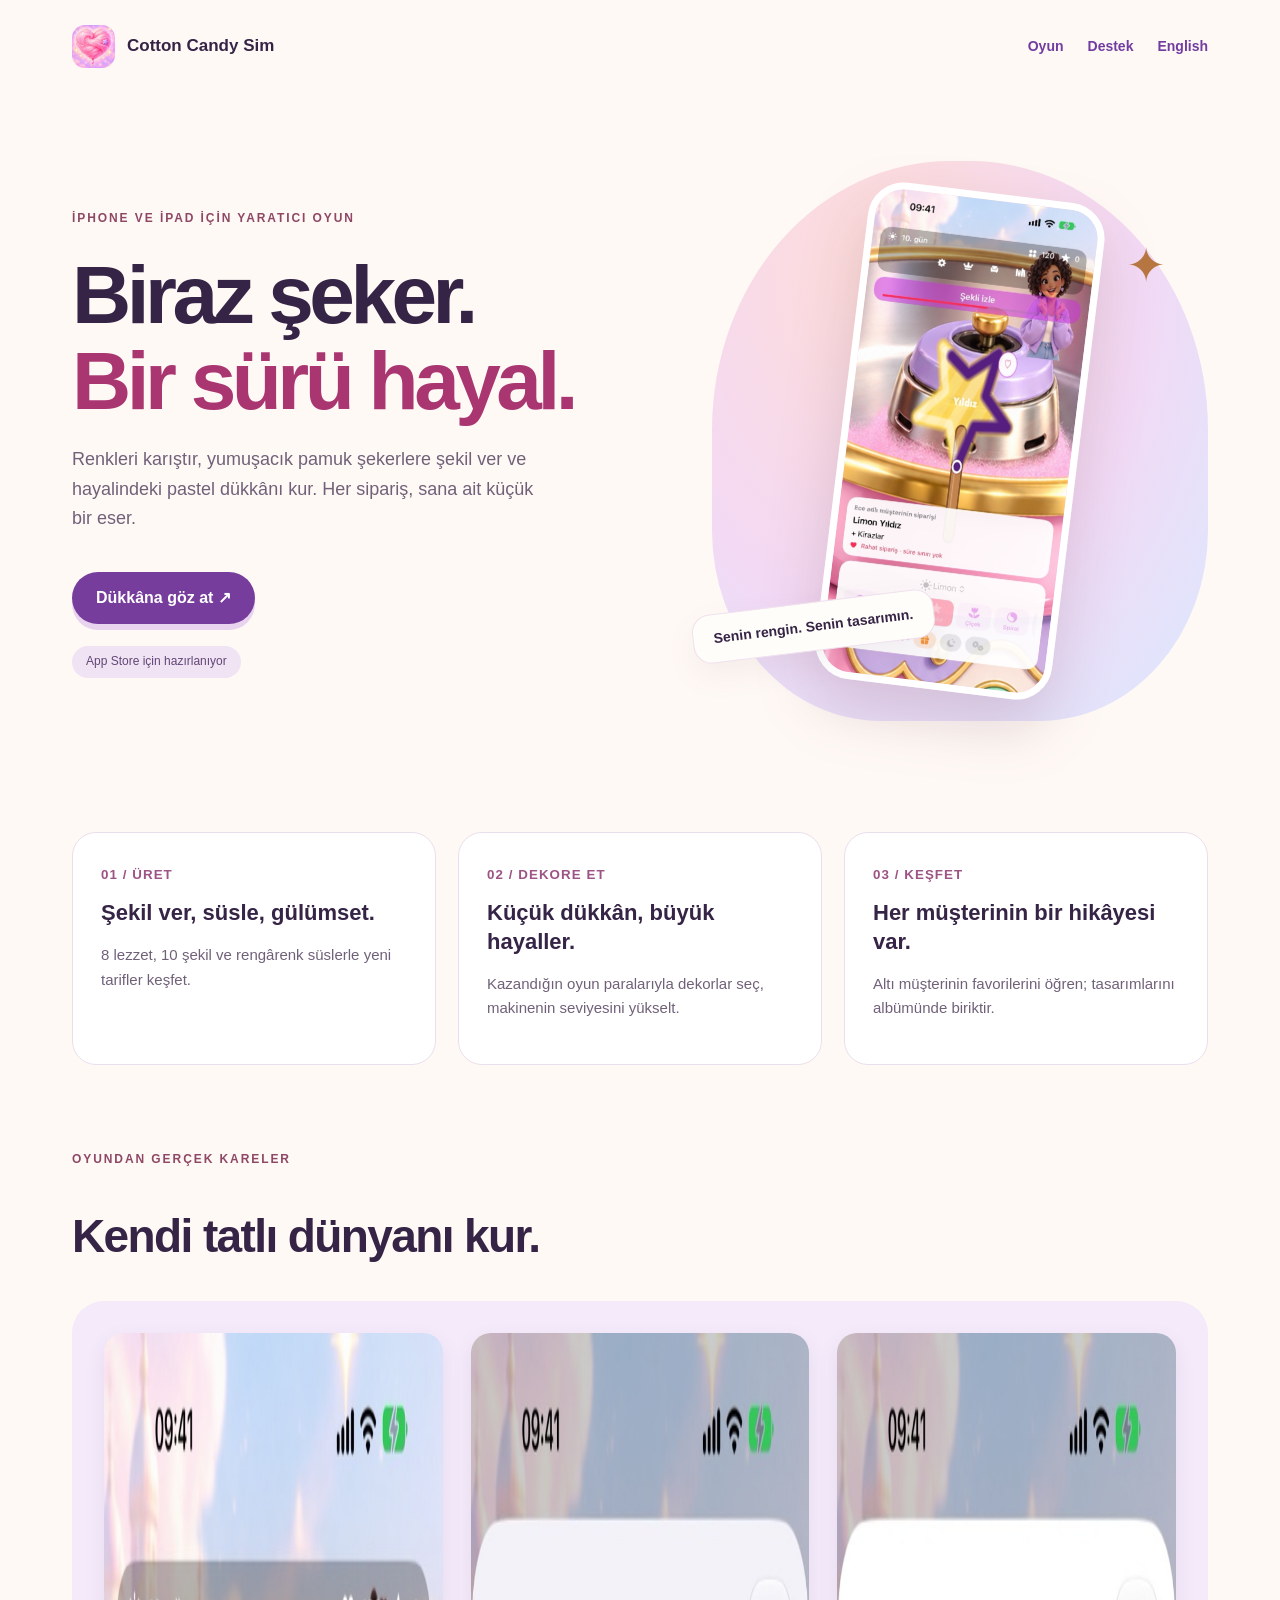
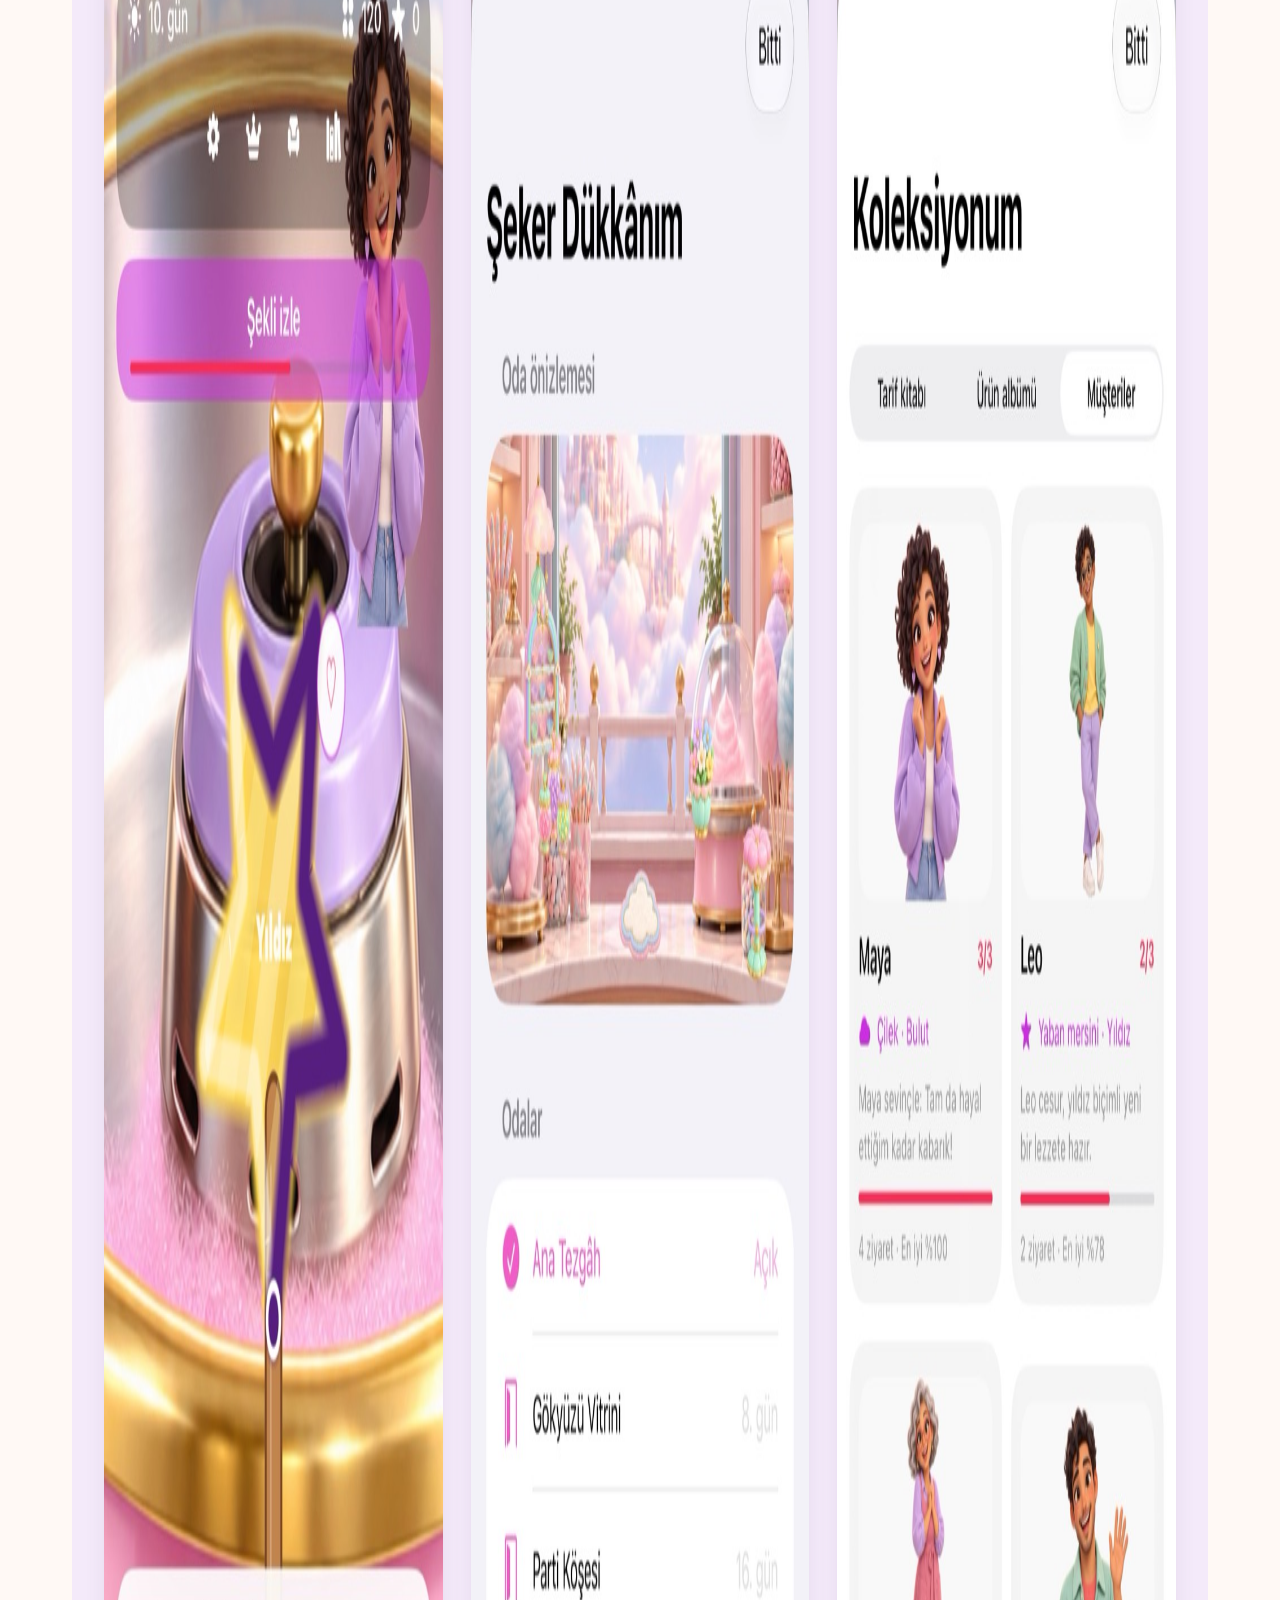
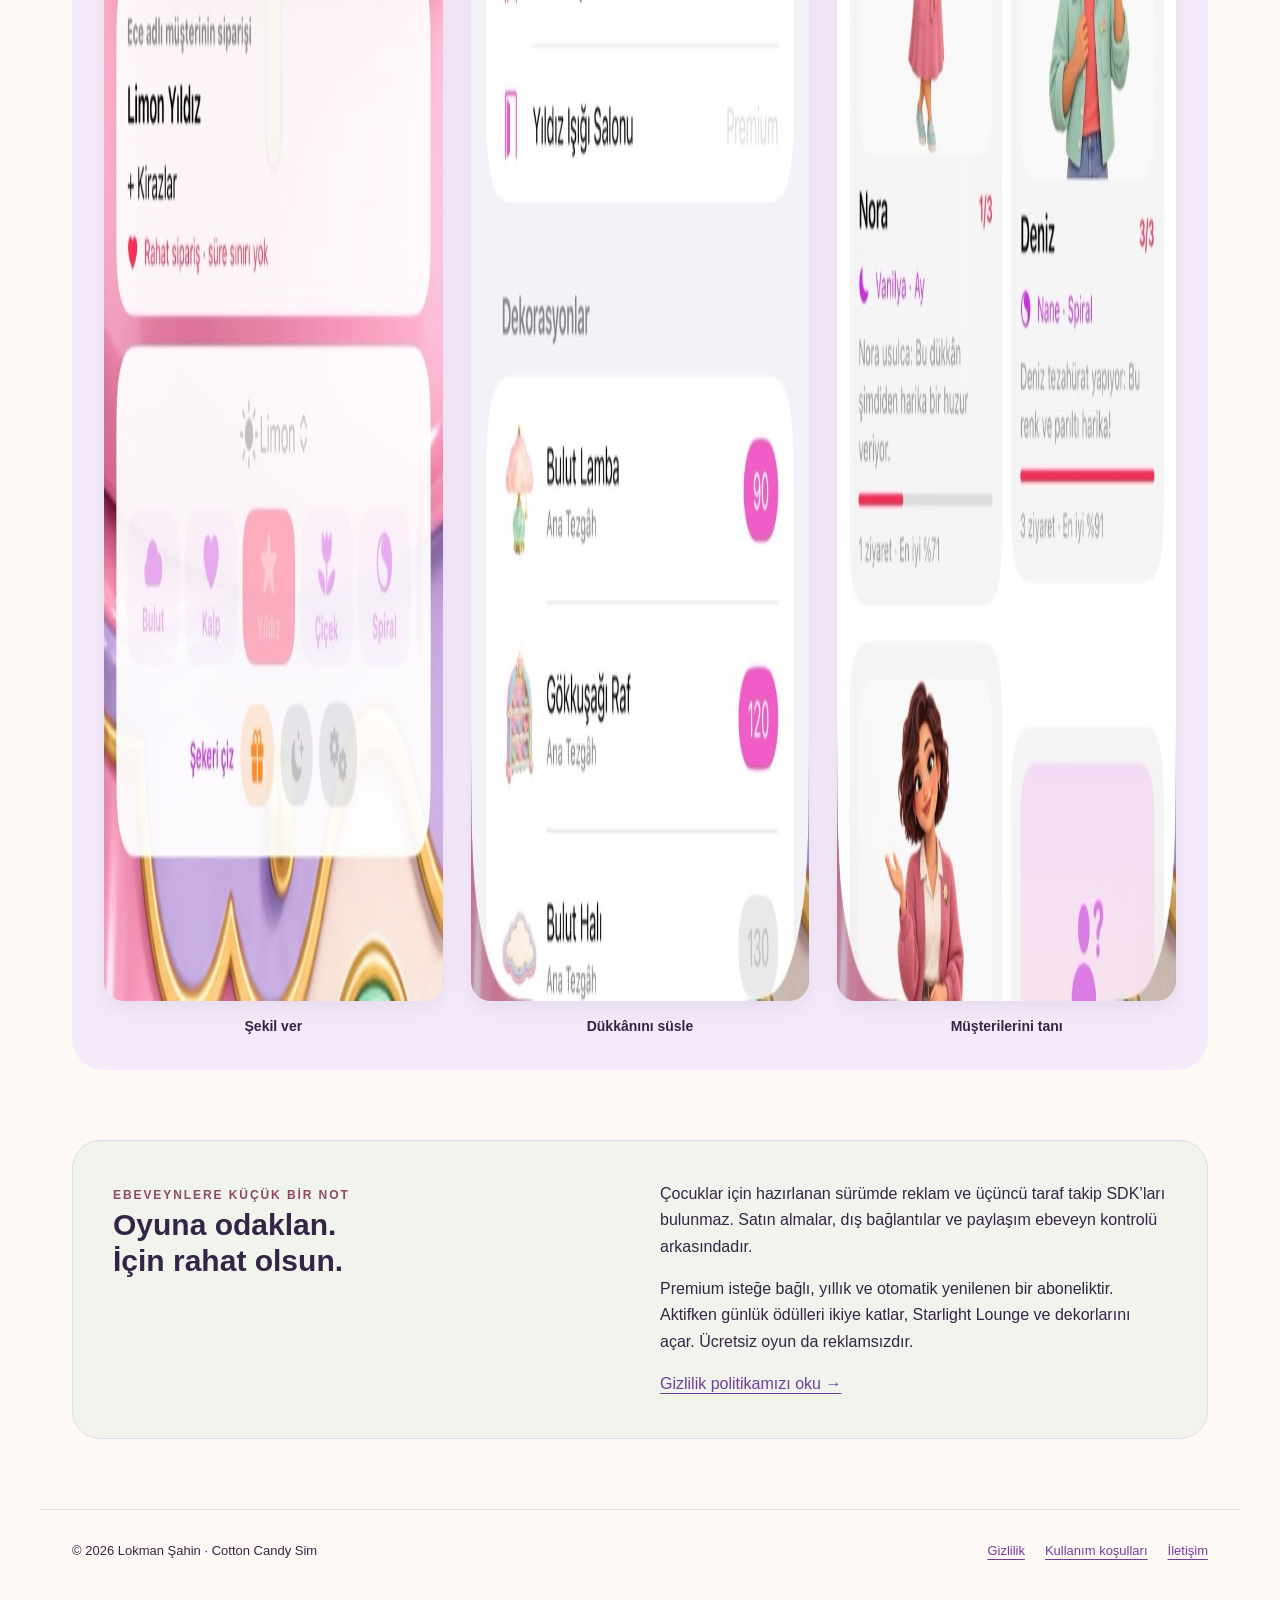
==== index-tr.html @ fa296925 "Publish Cotton Candy Sim bilingual website and Kids privacy policy" ====
<!doctype html><html lang="tr"><head><meta charset="utf-8"><meta name="viewport" content="width=device-width,initial-scale=1"><title>Hayalindeki pamuk şeker dükkânı · Cotton Candy Sim</title><meta name="description" content="Pamuk şeker yap, dükkânını süsle. iPhone ve iPad için yaratıcı bir oyun. Resmî tanıtım, destek ve gizlilik sayfaları."><meta name="theme-color" content="#fff9f5"><meta property="og:title" content="Hayalindeki pamuk şeker dükkânı · Cotton Candy Sim"><meta property="og:image" content="https://sahinlokman.github.io/cotton-candy-sim-site/assets/icon.png"><link rel="icon" href="assets/icon.png"><link rel="stylesheet" href="style.css"><link rel="alternate" hreflang="en" href="index.html"></head><body><header><a class="brand" href="index-tr.html"><img src="assets/icon.png" alt="" width="43" height="43">Cotton Candy Sim</a><nav aria-label="Ana menü"><a href="index-tr.html#play">Oyun</a><a href="support-tr.html">Destek</a><a href="index.html">English</a></nav></header><main class=""><section class="hero"><div><span class="eyebrow">iPhone ve iPad için yaratıcı oyun</span><h1>Biraz şeker.<br><em>Bir sürü hayal.</em></h1><p class="lead">Renkleri karıştır, yumuşacık pamuk şekerlere şekil ver ve hayalindeki pastel dükkânı kur. Her sipariş, sana ait küçük bir eser.</p><a class="button" href="#play">Dükkâna göz at ↗</a><br><span class="tag">App Store için hazırlanıyor</span></div><div class="scene"><span class="spark" aria-hidden="true">✦</span><div class="phone"><img src="assets/tr-02-shape.jpg" alt="Şekil ver" width="1320" height="2868" fetchpriority="high"></div><span class="sticker">Senin rengin. Senin tasarımın.</span></div></section><section id="play" class="features"><article class="card"><small>01 / ÜRET</small><h2>Şekil ver, süsle, gülümset.</h2><p>8 lezzet, 10 şekil ve rengârenk süslerle yeni tarifler keşfet.</p></article><article class="card"><small>02 / DEKORE ET</small><h2>Küçük dükkân, büyük hayaller.</h2><p>Kazandığın oyun paralarıyla dekorlar seç, makinenin seviyesini yükselt.</p></article><article class="card"><small>03 / KEŞFET</small><h2>Her müşterinin bir hikâyesi var.</h2><p>Altı müşterinin favorilerini öğren; tasarımlarını albümünde biriktir.</p></article></section><section><span class="eyebrow">Oyundan gerçek kareler</span><h2 class="section-heading">Kendi tatlı dünyanı kur.</h2><div class="gallery"><figure><img src="assets/tr-02-shape.jpg" alt="Şekil ver" width="1320" height="2868" loading="lazy"><figcaption>Şekil ver</figcaption></figure><figure><img src="assets/tr-07-shop-decor.jpg" alt="Dükkânını süsle" width="1320" height="2868" loading="lazy"><figcaption>Dükkânını süsle</figcaption></figure><figure><img src="assets/tr-08-customer-album.jpg" alt="Müşterilerini tanı" width="1320" height="2868" loading="lazy"><figcaption>Müşterilerini tanı</figcaption></figure></div></section><section class="parents"><div><span class="eyebrow">Ebeveynlere küçük bir not</span><h2>Oyuna odaklan.<br>İçin rahat olsun.</h2></div><div><p>Çocuklar için hazırlanan sürümde reklam ve üçüncü taraf takip SDK’ları bulunmaz. Satın almalar, dış bağlantılar ve paylaşım ebeveyn kontrolü arkasındadır.</p><p>Premium isteğe bağlı, yıllık ve otomatik yenilenen bir aboneliktir. Aktifken günlük ödülleri ikiye katlar, Starlight Lounge ve dekorlarını açar. Ücretsiz oyun da reklamsızdır.</p><a href="privacy-tr.html">Gizlilik politikamızı oku →</a></div></section></main><footer><span>© 2026 Lokman Şahin · Cotton Candy Sim</span><div><a href="privacy-tr.html">Gizlilik</a><a href="terms-tr.html">Kullanım koşulları</a><a href="support-tr.html">İletişim</a></div></footer></body></html>
---- style.css ----
*{box-sizing:border-box}html{scroll-behavior:smooth}body{margin:0;color:#352446;background:#fff9f5;font-family:ui-rounded,"SF Pro Rounded",-apple-system,BlinkMacSystemFont,"Segoe UI",sans-serif;line-height:1.65}a{color:#713da0;text-underline-offset:4px}a:focus-visible,button:focus-visible{outline:3px solid #713da0;outline-offset:5px}header{max-width:1200px;margin:auto;padding:25px 32px;display:flex;align-items:center;justify-content:space-between;gap:24px}.brand{display:flex;align-items:center;gap:12px;font-size:17px;font-weight:800;text-decoration:none;color:inherit}.brand img{width:43px;height:43px;border-radius:13px}nav{display:flex;gap:24px;flex-wrap:wrap;font-size:14px;font-weight:600}nav a{text-decoration:none}main{max-width:1200px;margin:auto;padding:20px 32px 70px}.hero{display:grid;grid-template-columns:1.15fr 1fr;gap:70px;align-items:center;padding:48px 0 76px}.eyebrow{text-transform:uppercase;letter-spacing:.16em;color:#8e4866;font-size:12px;font-weight:800}h1{font-size:clamp(44px,6.5vw,82px);line-height:1.04;letter-spacing:-.055em;margin:22px 0;font-weight:850}h1 em{font-style:normal;color:#a93670}p.lead{max-width:480px;font-size:18px;color:#706179}.button{display:inline-block;background:#773d9d;color:white;border-radius:100px;padding:13px 24px;text-decoration:none;font-weight:700;margin-top:20px;box-shadow:0 6px 0 #e8d4ee}.tag{display:inline-block;font-size:12px;background:#efe3f4;padding:6px 14px;border-radius:20px;color:#634676;margin-top:22px}.scene{position:relative;background:radial-gradient(ellipse at 35% 20%,#ffddd8,#f3d9f4 55%,#dae9ff);border-radius:48% 48% 34% 34%;min-height:560px;display:flex;align-items:center;justify-content:center}.phone{width:238px;max-width:65%;border:7px solid #fff;border-radius:36px;box-shadow:0 28px 60px #79556d38;transform:rotate(7deg);overflow:hidden;line-height:0}.phone img{width:100%;height:auto}.sticker{position:absolute;background:#fffdf9;border:1px solid #f0e1ef;box-shadow:0 12px 30px #76576a14;padding:12px 20px;border-radius:18px;font-weight:700;font-size:14px;left:-20px;bottom:70px;transform:rotate(-7deg)}.spark{position:absolute;top:65px;right:42px;font-size:48px;color:#b87741}.features{display:grid;grid-template-columns:repeat(3,1fr);gap:22px;margin:35px 0 80px}.card{background:white;border:1px solid #eadfed;border-radius:24px;padding:28px}.card small{color:#9d5384;font-weight:800;letter-spacing:.08em}.card h2{font-size:22px;line-height:1.3;margin:12px 0}.card p{font-size:15px;color:#706179}.section-heading{font-size:clamp(30px,4vw,46px);letter-spacing:-.035em;line-height:1.15}.gallery{display:grid;grid-template-columns:repeat(3,1fr);gap:28px;background:#f4eafa;border-radius:32px;padding:32px;margin-top:28px}.gallery figure{margin:0;text-align:center}.gallery img{width:100%;border-radius:20px;display:block;box-shadow:0 8px 20px #69527718}.gallery figcaption{font-size:14px;padding-top:14px;font-weight:650}.parents{display:grid;grid-template-columns:1fr 1fr;gap:40px;margin-top:70px;padding:40px;border:1px solid #e1d9ed;background:#f0f4ed;border-radius:28px}.parents h2{margin:0;font-size:30px;line-height:1.2}.parents p{margin-top:0}.parents ul{padding-left:20px}.legal{max-width:800px;padding-top:40px}.legal h1{font-size:48px}.legal h2{font-size:23px;margin-top:36px}.legal h3{font-size:19px}.legal p,.legal li{color:#5d5265}.date{color:#786e80;font-size:14px}footer{max-width:1200px;margin:auto;border-top:1px solid #e8deea;padding:30px 32px 40px;display:flex;justify-content:space-between;gap:24px;font-size:13px}footer div{display:flex;flex-wrap:wrap;gap:20px}.notice{padding:18px 22px;border-radius:18px;background:#f1e6f6}.email{overflow-wrap:anywhere}details{border-bottom:1px solid #e8deea;padding:18px 0}summary{font-weight:700;cursor:pointer}@media(max-width:760px){header{padding:20px;flex-wrap:wrap;gap:16px}nav{gap:18px;font-size:13px}main{padding:12px 22px 45px}.hero{grid-template-columns:1fr;gap:38px;padding:24px 0 45px}h1{font-size:55px}.scene{min-height:500px;margin:0 14px}.sticker{left:-12px}.features{grid-template-columns:1fr;gap:12px;margin-bottom:45px}.card{padding:22px}.gallery{gap:14px;padding:18px;overflow-x:auto;grid-template-columns:repeat(3,minmax(185px,1fr))}.parents{grid-template-columns:1fr;padding:26px;gap:22px;margin-top:42px}footer{padding:25px 22px;flex-direction:column}.legal h1{font-size:38px}.brand{font-size:15px}}@media(prefers-reduced-motion:reduce){html{scroll-behavior:auto}}
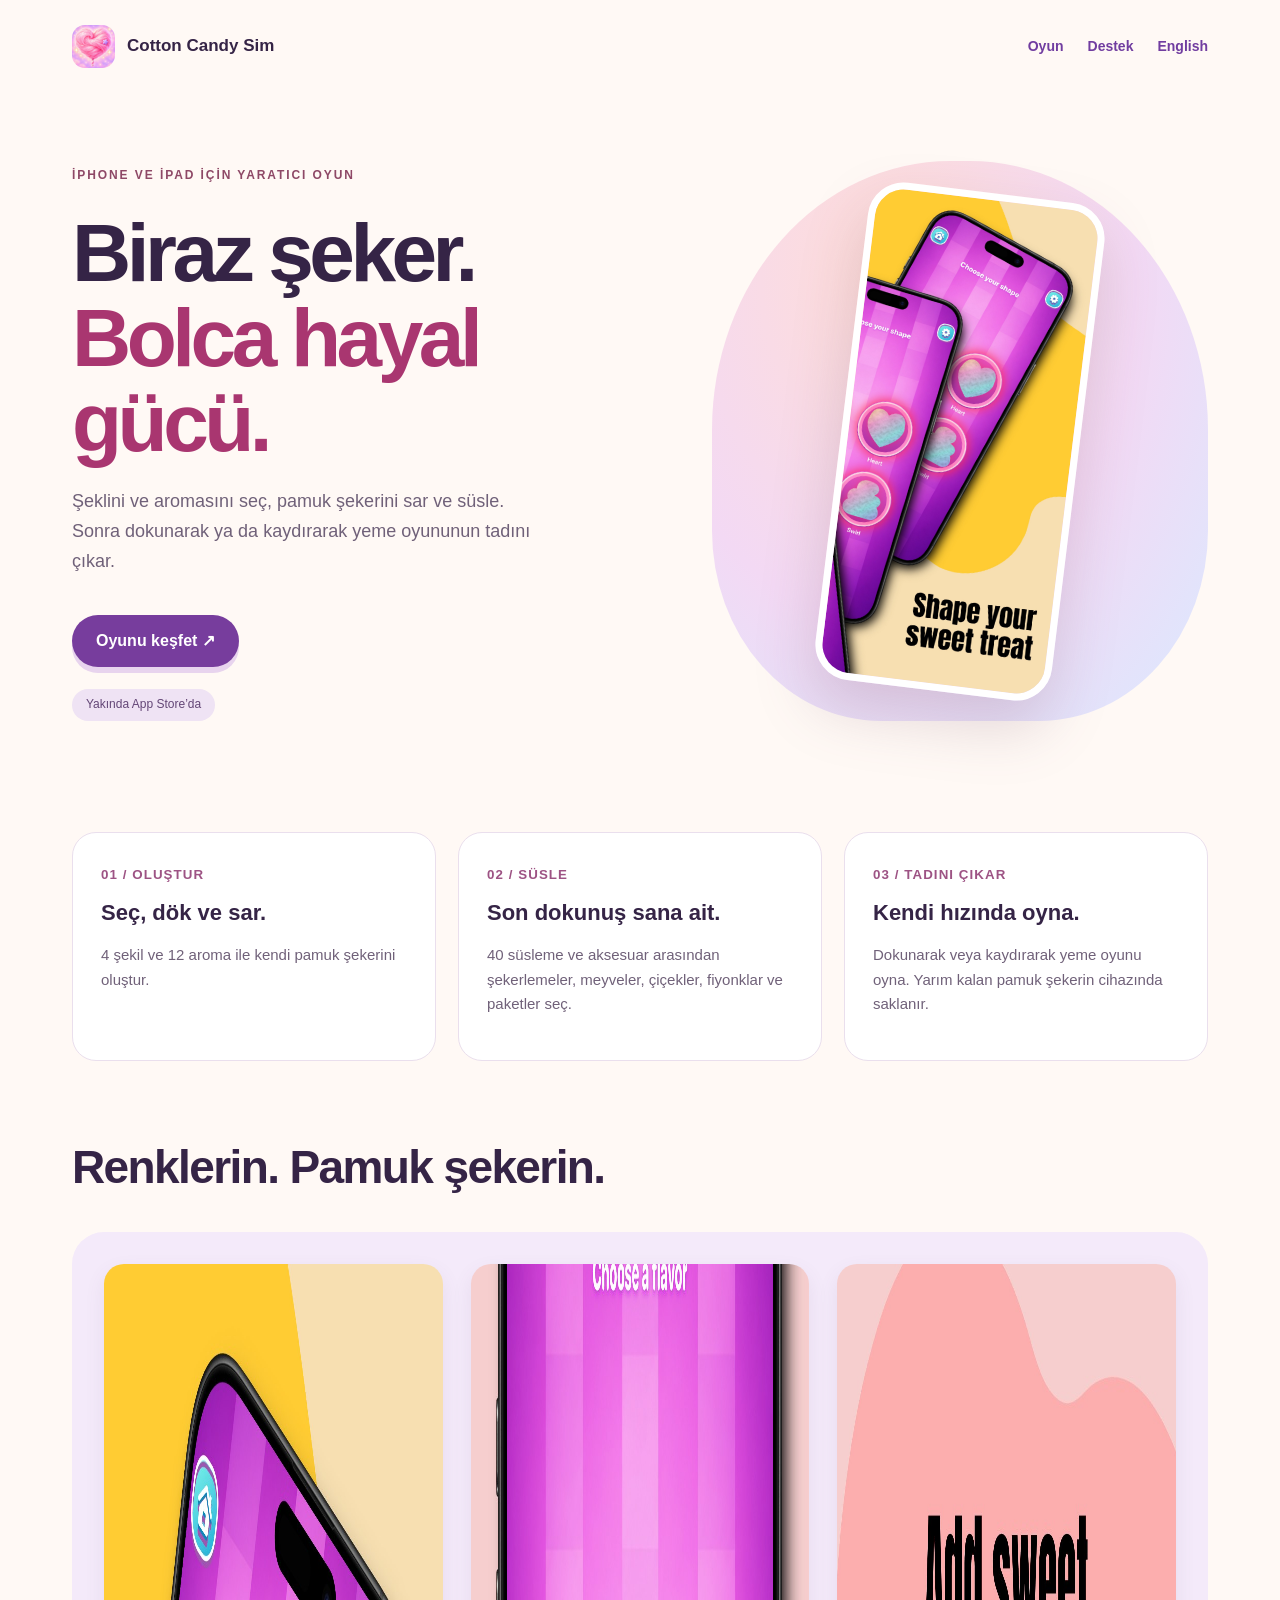
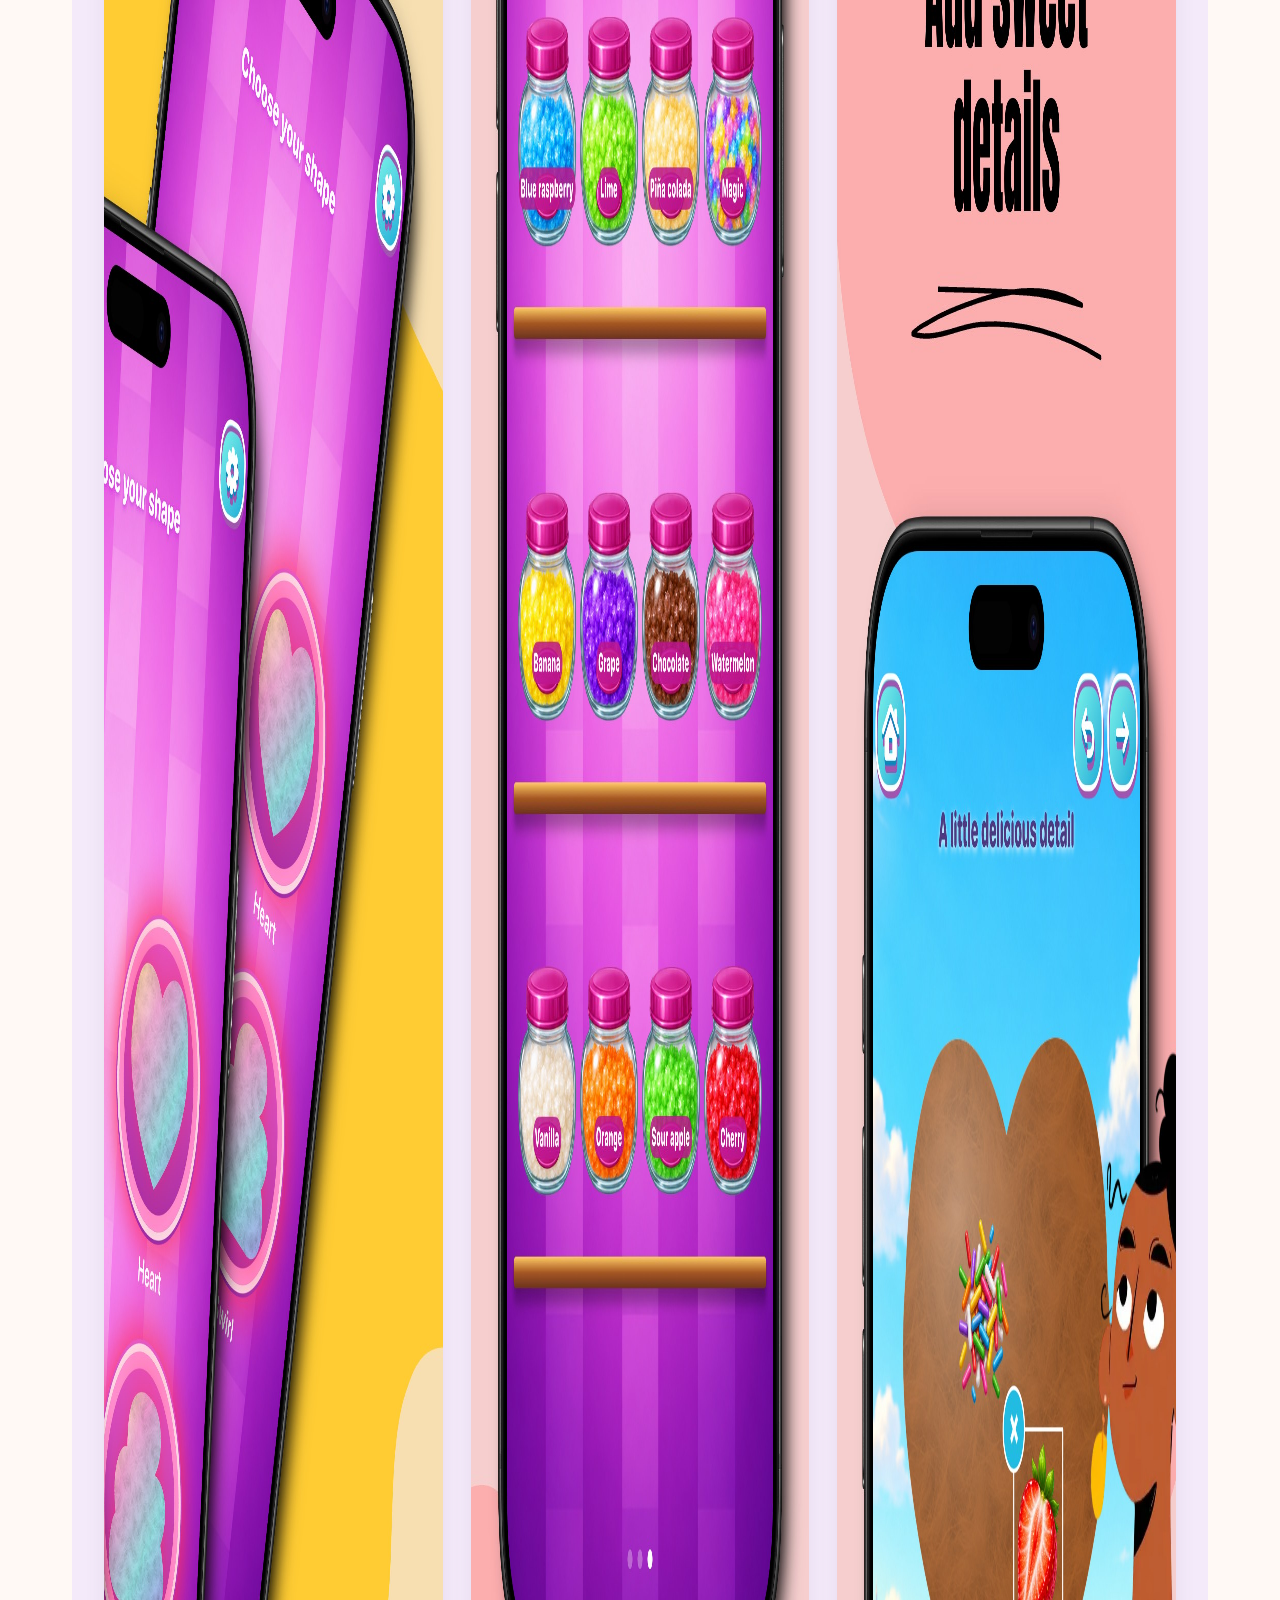
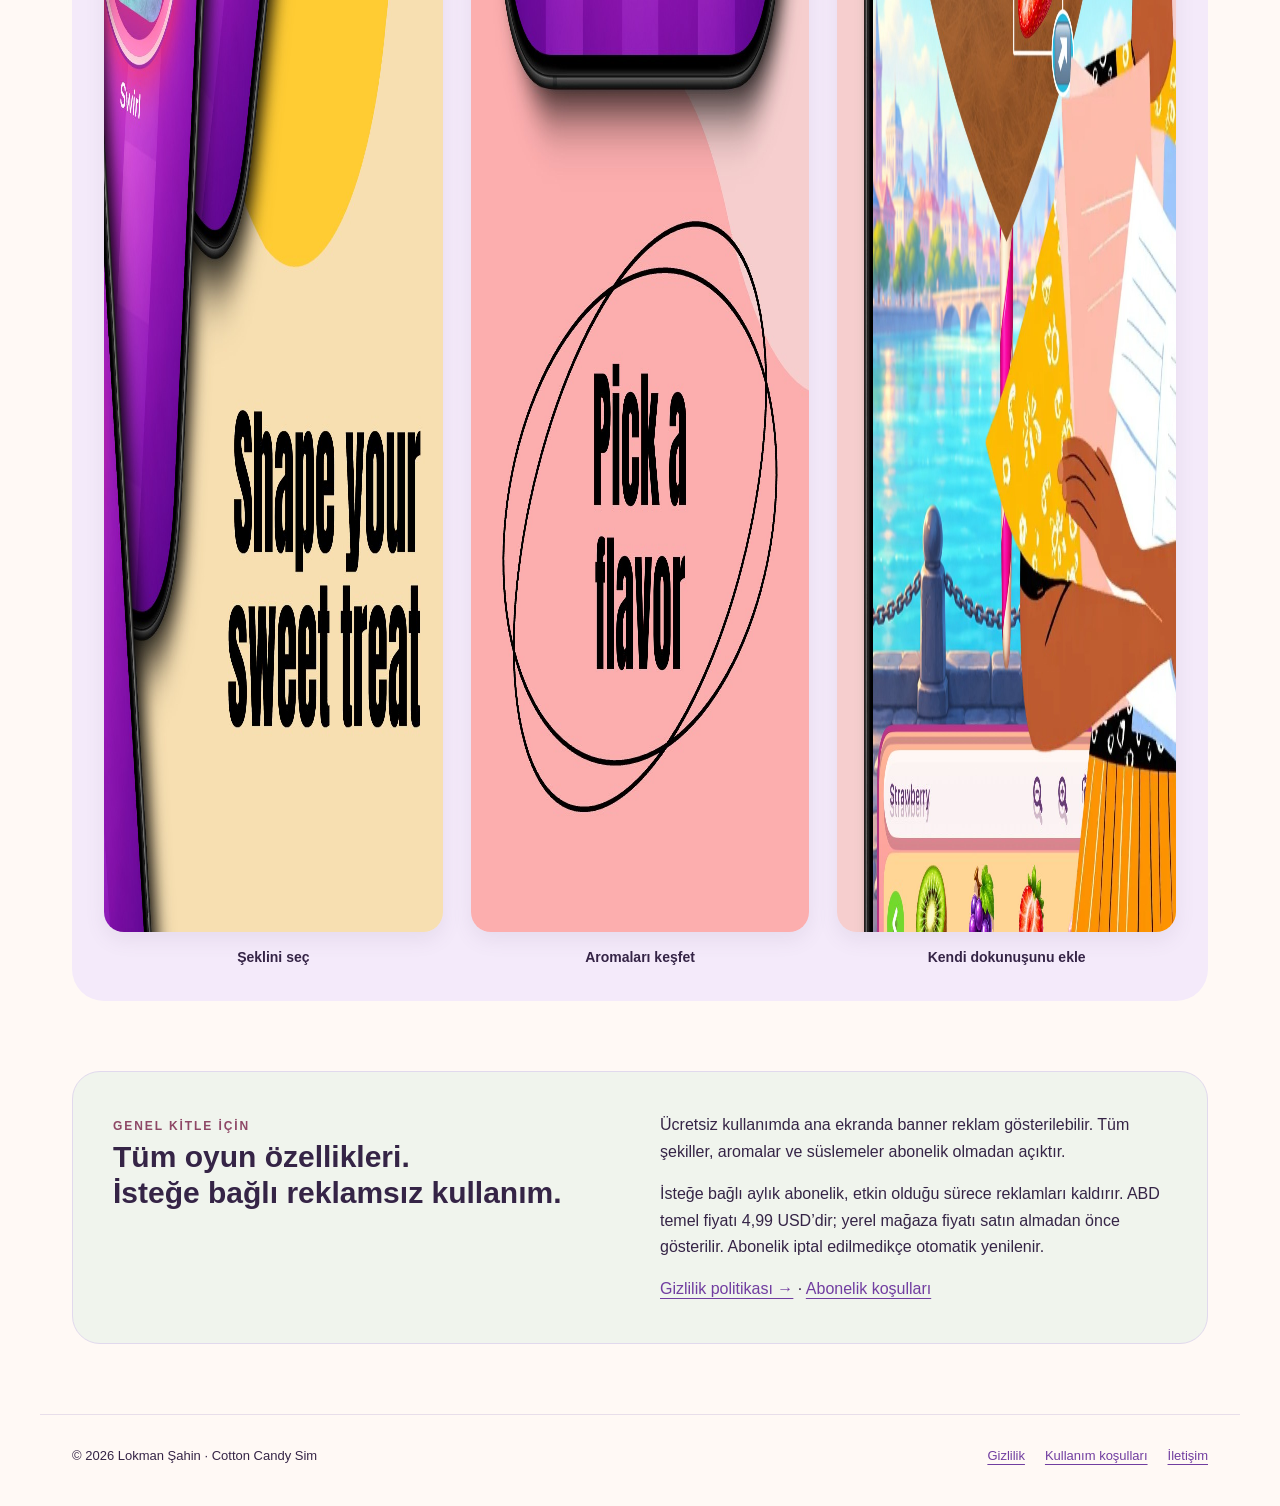
==== commit 2adfe053: "Align website with general audience and monthly ad-free subscription" ====
--- a/index-tr.html
+++ b/index-tr.html
@@ -1 +1,3 @@
-<!doctype html><html lang="tr"><head><meta charset="utf-8"><meta name="viewport" content="width=device-width,initial-scale=1"><title>Hayalindeki pamuk şeker dükkânı · Cotton Candy Sim</title><meta name="description" content="Pamuk şeker yap, dükkânını süsle. iPhone ve iPad için yaratıcı bir oyun. Resmî tanıtım, destek ve gizlilik sayfaları."><meta name="theme-color" content="#fff9f5"><meta property="og:title" content="Hayalindeki pamuk şeker dükkânı · Cotton Candy Sim"><meta property="og:image" content="https://sahinlokman.github.io/cotton-candy-sim-site/assets/icon.png"><link rel="icon" href="assets/icon.png"><link rel="stylesheet" href="style.css"><link rel="alternate" hreflang="en" href="index.html"></head><body><header><a class="brand" href="index-tr.html"><img src="assets/icon.png" alt="" width="43" height="43">Cotton Candy Sim</a><nav aria-label="Ana menü"><a href="index-tr.html#play">Oyun</a><a href="support-tr.html">Destek</a><a href="index.html">English</a></nav></header><main class=""><section class="hero"><div><span class="eyebrow">iPhone ve iPad için yaratıcı oyun</span><h1>Biraz şeker.<br><em>Bir sürü hayal.</em></h1><p class="lead">Renkleri karıştır, yumuşacık pamuk şekerlere şekil ver ve hayalindeki pastel dükkânı kur. Her sipariş, sana ait küçük bir eser.</p><a class="button" href="#play">Dükkâna göz at ↗</a><br><span class="tag">App Store için hazırlanıyor</span></div><div class="scene"><span class="spark" aria-hidden="true">✦</span><div class="phone"><img src="assets/tr-02-shape.jpg" alt="Şekil ver" width="1320" height="2868" fetchpriority="high"></div><span class="sticker">Senin rengin. Senin tasarımın.</span></div></section><section id="play" class="features"><article class="card"><small>01 / ÜRET</small><h2>Şekil ver, süsle, gülümset.</h2><p>8 lezzet, 10 şekil ve rengârenk süslerle yeni tarifler keşfet.</p></article><article class="card"><small>02 / DEKORE ET</small><h2>Küçük dükkân, büyük hayaller.</h2><p>Kazandığın oyun paralarıyla dekorlar seç, makinenin seviyesini yükselt.</p></article><article class="card"><small>03 / KEŞFET</small><h2>Her müşterinin bir hikâyesi var.</h2><p>Altı müşterinin favorilerini öğren; tasarımlarını albümünde biriktir.</p></article></section><section><span class="eyebrow">Oyundan gerçek kareler</span><h2 class="section-heading">Kendi tatlı dünyanı kur.</h2><div class="gallery"><figure><img src="assets/tr-02-shape.jpg" alt="Şekil ver" width="1320" height="2868" loading="lazy"><figcaption>Şekil ver</figcaption></figure><figure><img src="assets/tr-07-shop-decor.jpg" alt="Dükkânını süsle" width="1320" height="2868" loading="lazy"><figcaption>Dükkânını süsle</figcaption></figure><figure><img src="assets/tr-08-customer-album.jpg" alt="Müşterilerini tanı" width="1320" height="2868" loading="lazy"><figcaption>Müşterilerini tanı</figcaption></figure></div></section><section class="parents"><div><span class="eyebrow">Ebeveynlere küçük bir not</span><h2>Oyuna odaklan.<br>İçin rahat olsun.</h2></div><div><p>Çocuklar için hazırlanan sürümde reklam ve üçüncü taraf takip SDK’ları bulunmaz. Satın almalar, dış bağlantılar ve paylaşım ebeveyn kontrolü arkasındadır.</p><p>Premium isteğe bağlı, yıllık ve otomatik yenilenen bir aboneliktir. Aktifken günlük ödülleri ikiye katlar, Starlight Lounge ve dekorlarını açar. Ücretsiz oyun da reklamsızdır.</p><a href="privacy-tr.html">Gizlilik politikamızı oku →</a></div></section></main><footer><span>© 2026 Lokman Şahin · Cotton Candy Sim</span><div><a href="privacy-tr.html">Gizlilik</a><a href="terms-tr.html">Kullanım koşulları</a><a href="support-tr.html">İletişim</a></div></footer></body></html>+<!doctype html><html lang="tr"><head><meta charset="utf-8"><meta name="viewport" content="width=device-width,initial-scale=1"><title>Kendi pamuk şekerini yap · Cotton Candy Sim</title><meta name="description" content="Pamuk şeker yap, süsle ve tadını çıkar. Cotton Candy Sim oyun, aylık reklamsız abonelik, destek ve gizlilik bilgileri."><meta name="theme-color" content="#fff9f5"><meta property="og:title" content="Kendi pamuk şekerini yap · Cotton Candy Sim"><meta property="og:image" content="https://sahinlokman.github.io/cotton-candy-sim-site/assets/icon.png"><link rel="icon" href="assets/icon.png"><link rel="stylesheet" href="style.css"><link rel="alternate" hreflang="en" href="index.html"></head><body><header><a class="brand" href="index-tr.html"><img src="assets/icon.png" alt="" width="43" height="43">Cotton Candy Sim</a><nav aria-label="Ana menü"><a href="index-tr.html#play">Oyun</a><a href="support-tr.html">Destek</a><a href="index.html">English</a></nav></header><main>
+<section class="hero"><div><span class="eyebrow">iPhone ve iPad için yaratıcı oyun</span><h1>Biraz şeker.<br><em>Bolca hayal gücü.</em></h1><p class="lead">Şeklini ve aromasını seç, pamuk şekerini sar ve süsle. Sonra dokunarak ya da kaydırarak yeme oyununun tadını çıkar.</p><a class="button" href="#play">Oyunu keşfet ↗</a><br><span class="tag">Yakında App Store’da</span></div><div class="scene"><div class="phone"><img src="assets/current-shapes.jpg" alt="Oyundaki pamuk şeker şekilleri" width="1320" height="2868" fetchpriority="high"></div></div></section><section id="play" class="features"><article class="card"><small>01 / OLUŞTUR</small><h2>Seç, dök ve sar.</h2><p>4 şekil ve 12 aroma ile kendi pamuk şekerini oluştur.</p></article><article class="card"><small>02 / SÜSLE</small><h2>Son dokunuş sana ait.</h2><p>40 süsleme ve aksesuar arasından şekerlemeler, meyveler, çiçekler, fiyonklar ve paketler seç.</p></article><article class="card"><small>03 / TADINI ÇIKAR</small><h2>Kendi hızında oyna.</h2><p>Dokunarak veya kaydırarak yeme oyunu oyna. Yarım kalan pamuk şekerin cihazında saklanır.</p></article></section><section><h2 class="section-heading">Renklerin. Pamuk şekerin.</h2><div class="gallery"><figure><img src="assets/current-shapes.jpg" alt="Şekil seçimi" width="1320" height="2868" loading="lazy"><figcaption>Şeklini seç</figcaption></figure><figure><img src="assets/current-flavors.jpg" alt="Aroma seçimi" width="1320" height="2868" loading="lazy"><figcaption>Aromaları keşfet</figcaption></figure><figure><img src="assets/current-decorate.jpg" alt="Süsleme seçenekleri" width="1320" height="2868" loading="lazy"><figcaption>Kendi dokunuşunu ekle</figcaption></figure></div></section><section class="parents"><div><span class="eyebrow">Genel kitle için</span><h2>Tüm oyun özellikleri.<br>İsteğe bağlı reklamsız kullanım.</h2></div><div><p>Ücretsiz kullanımda ana ekranda banner reklam gösterilebilir. Tüm şekiller, aromalar ve süslemeler abonelik olmadan açıktır.</p><p>İsteğe bağlı aylık abonelik, etkin olduğu sürece reklamları kaldırır. ABD temel fiyatı 4,99 USD’dir; yerel mağaza fiyatı satın almadan önce gösterilir. Abonelik iptal edilmedikçe otomatik yenilenir.</p><a href="privacy-tr.html">Gizlilik politikası →</a> · <a href="terms-tr.html">Abonelik koşulları</a></div></section>
+</main><footer><span>© 2026 Lokman Şahin · Cotton Candy Sim</span><div><a href="privacy-tr.html">Gizlilik</a><a href="terms-tr.html">Kullanım koşulları</a><a href="support-tr.html">İletişim</a></div></footer></body></html>
